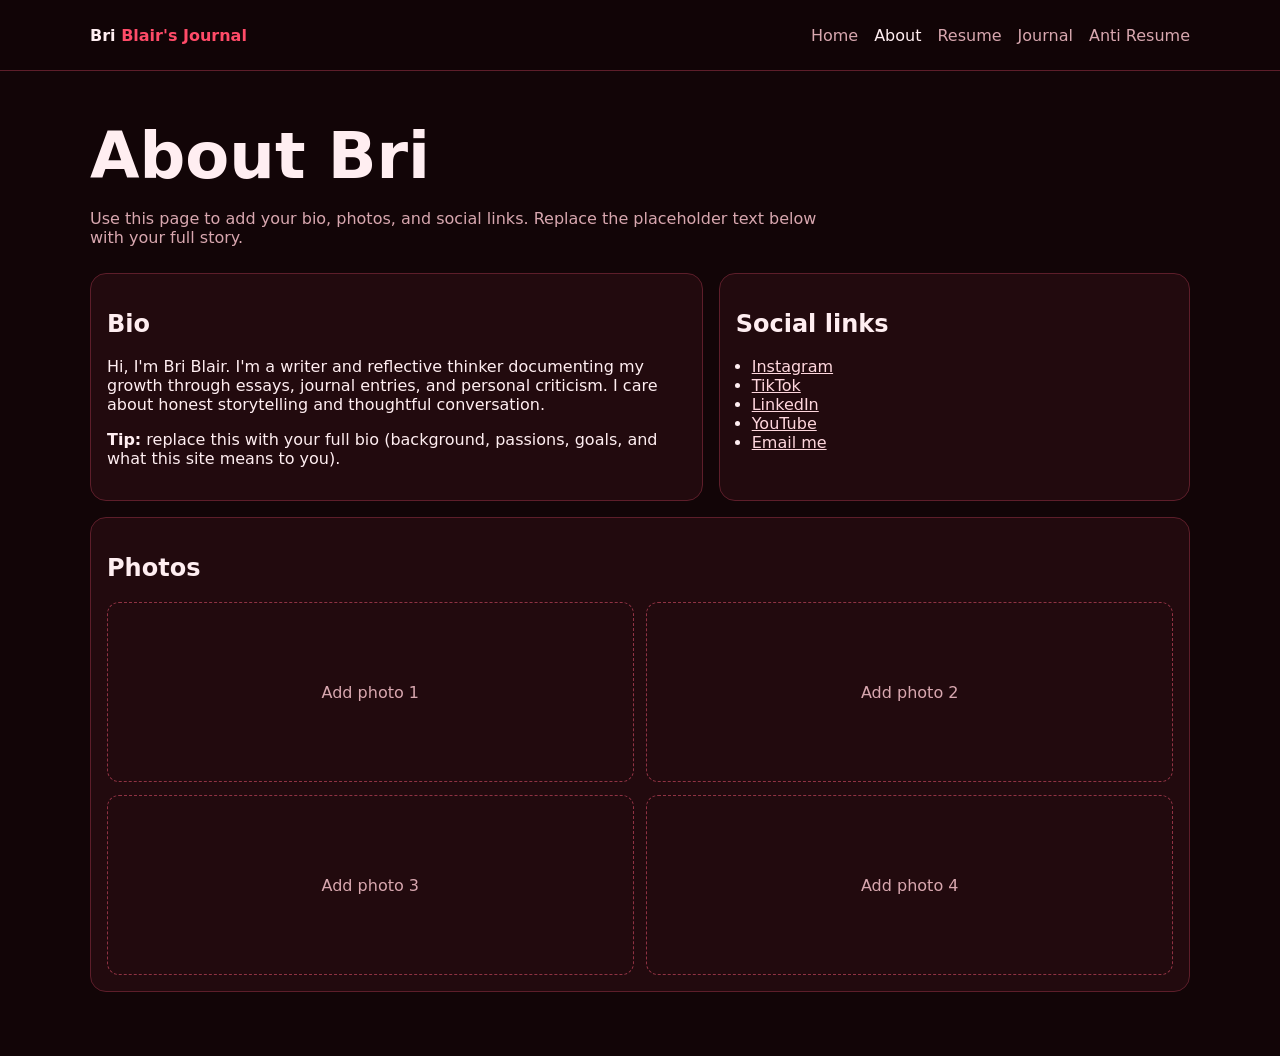
==== about.html @ 563e1abe "Create about.html" ====
<!DOCTYPE html>
<html lang="en">
  <head>
    <meta charset="UTF-8" />
    <meta name="viewport" content="width=device-width, initial-scale=1.0" />
    <title>Bri Blair's Journal | About</title>
    <style>
      :root { --bg:#120507; --card:#220a0e; --line:#5d1e2a; --text:#ffeef1; --muted:#d8a7af; --accent:#ff4b68; }
      * { box-sizing:border-box; }
      body { margin:0; font-family:Inter,system-ui,sans-serif; color:var(--text); background:var(--bg); }
      .container { width:min(1100px,92vw); margin:0 auto; }
      .nav-wrap { position:sticky; top:0; background:rgba(18,5,7,.93); border-bottom:1px solid var(--line); }
      nav { min-height:70px; display:flex; align-items:center; justify-content:space-between; gap:1rem; }
      .brand { color:var(--text); text-decoration:none; font-weight:800; }
      .brand span { color:var(--accent); }
      .menu { display:flex; gap:1rem; flex-wrap:wrap; }
      .menu a { color:var(--muted); text-decoration:none; }
      .menu a.active,.menu a:hover { color:var(--text); }
      main { padding:3rem 0 4rem; }
      h1 { font-size:clamp(2rem,6vw,4rem); margin:0 0 .8rem; }
      .lead { color:var(--muted); max-width:72ch; }
      .layout { display:grid; grid-template-columns:1.3fr 1fr; gap:1rem; margin-top:1.6rem; }
      .card { background:var(--card); border:1px solid var(--line); border-radius:16px; padding:1rem; }
      .photos { display:grid; grid-template-columns:1fr 1fr; gap:.8rem; }
      .photo { min-height:180px; border-radius:12px; border:1px dashed #8f3243; display:grid; place-items:center; color:var(--muted); }
      .socials { margin:0; padding-left:1rem; }
      .socials a { color:#ffd7de; }
      @media (max-width:860px){ .layout { grid-template-columns:1fr; } }
    </style>
  </head>
  <body>
    <div class="nav-wrap"><nav class="container"><a class="brand" href="index.html">Bri <span>Blair's Journal</span></a><div class="menu"><a href="index.html">Home</a><a class="active" href="about.html">About</a><a href="resume.html">Resume</a><a href="journal.html">Journal</a><a href="anti-resume.html">Anti Resume</a></div></nav></div>
    <main class="container">
      <h1>About Bri</h1>
      <p class="lead">Use this page to add your bio, photos, and social links. Replace the placeholder text below with your full story.</p>
      <div class="layout">
        <section class="card">
          <h2>Bio</h2>
          <p>
            Hi, I'm Bri Blair. I'm a writer and reflective thinker documenting my growth through essays,
            journal entries, and personal criticism. I care about honest storytelling and thoughtful conversation.
          </p>
          <p>
            <strong>Tip:</strong> replace this with your full bio (background, passions, goals, and what this site means to you).
          </p>
        </section>
        <aside class="card">
          <h2>Social links</h2>
          <ul class="socials">
            <li><a href="#">Instagram</a></li>
            <li><a href="#">TikTok</a></li>
            <li><a href="#">LinkedIn</a></li>
            <li><a href="#">YouTube</a></li>
            <li><a href="#">Email me</a></li>
          </ul>
        </aside>
      </div>

      <section class="card" style="margin-top:1rem">
        <h2>Photos</h2>
        <div class="photos">
          <div class="photo">Add photo 1</div>
          <div class="photo">Add photo 2</div>
          <div class="photo">Add photo 3</div>
          <div class="photo">Add photo 4</div>
        </div>
      </section>
    </main>
  </body>
</html>
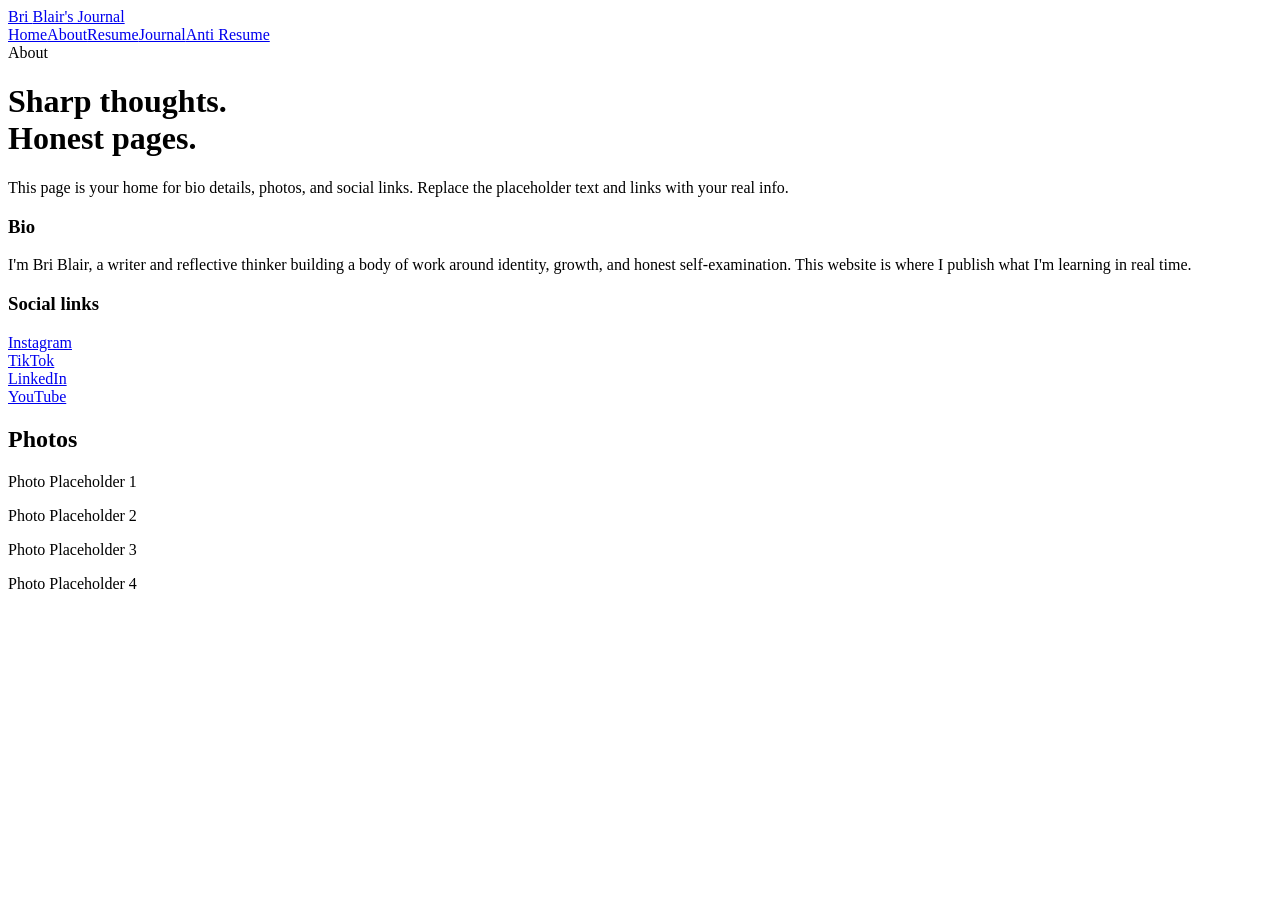
==== commit e9d6aa3f: "Update about.html" ====
--- a/about.html
+++ b/about.html
@@ -4,65 +4,39 @@
     <meta charset="UTF-8" />
     <meta name="viewport" content="width=device-width, initial-scale=1.0" />
     <title>Bri Blair's Journal | About</title>
-    <style>
-      :root { --bg:#120507; --card:#220a0e; --line:#5d1e2a; --text:#ffeef1; --muted:#d8a7af; --accent:#ff4b68; }
-      * { box-sizing:border-box; }
-      body { margin:0; font-family:Inter,system-ui,sans-serif; color:var(--text); background:var(--bg); }
-      .container { width:min(1100px,92vw); margin:0 auto; }
-      .nav-wrap { position:sticky; top:0; background:rgba(18,5,7,.93); border-bottom:1px solid var(--line); }
-      nav { min-height:70px; display:flex; align-items:center; justify-content:space-between; gap:1rem; }
-      .brand { color:var(--text); text-decoration:none; font-weight:800; }
-      .brand span { color:var(--accent); }
-      .menu { display:flex; gap:1rem; flex-wrap:wrap; }
-      .menu a { color:var(--muted); text-decoration:none; }
-      .menu a.active,.menu a:hover { color:var(--text); }
-      main { padding:3rem 0 4rem; }
-      h1 { font-size:clamp(2rem,6vw,4rem); margin:0 0 .8rem; }
-      .lead { color:var(--muted); max-width:72ch; }
-      .layout { display:grid; grid-template-columns:1.3fr 1fr; gap:1rem; margin-top:1.6rem; }
-      .card { background:var(--card); border:1px solid var(--line); border-radius:16px; padding:1rem; }
-      .photos { display:grid; grid-template-columns:1fr 1fr; gap:.8rem; }
-      .photo { min-height:180px; border-radius:12px; border:1px dashed #8f3243; display:grid; place-items:center; color:var(--muted); }
-      .socials { margin:0; padding-left:1rem; }
-      .socials a { color:#ffd7de; }
-      @media (max-width:860px){ .layout { grid-template-columns:1fr; } }
-    </style>
+    <link rel="stylesheet" href="styles.css" />
   </head>
   <body>
     <div class="nav-wrap"><nav class="container"><a class="brand" href="index.html">Bri <span>Blair's Journal</span></a><div class="menu"><a href="index.html">Home</a><a class="active" href="about.html">About</a><a href="resume.html">Resume</a><a href="journal.html">Journal</a><a href="anti-resume.html">Anti Resume</a></div></nav></div>
+
     <main class="container">
-      <h1>About Bri</h1>
-      <p class="lead">Use this page to add your bio, photos, and social links. Replace the placeholder text below with your full story.</p>
-      <div class="layout">
-        <section class="card">
-          <h2>Bio</h2>
-          <p>
-            Hi, I'm Bri Blair. I'm a writer and reflective thinker documenting my growth through essays,
-            journal entries, and personal criticism. I care about honest storytelling and thoughtful conversation.
-          </p>
-          <p>
-            <strong>Tip:</strong> replace this with your full bio (background, passions, goals, and what this site means to you).
-          </p>
-        </section>
-        <aside class="card">
-          <h2>Social links</h2>
-          <ul class="socials">
-            <li><a href="#">Instagram</a></li>
-            <li><a href="#">TikTok</a></li>
-            <li><a href="#">LinkedIn</a></li>
-            <li><a href="#">YouTube</a></li>
-            <li><a href="#">Email me</a></li>
-          </ul>
-        </aside>
-      </div>
+      <div class="eyebrow">About</div>
+      <h1>Sharp thoughts.<br />Honest pages.</h1>
+      <p class="lead">This page is your home for bio details, photos, and social links. Replace the placeholder text and links with your real info.</p>
 
-      <section class="card" style="margin-top:1rem">
+      <section>
+        <div class="grid-2">
+          <article class="card">
+            <h3>Bio</h3>
+            <p>
+              I'm Bri Blair, a writer and reflective thinker building a body of work around identity,
+              growth, and honest self-examination. This website is where I publish what I'm learning in real time.
+            </p>
+          </article>
+          <aside class="card">
+            <h3>Social links</h3>
+            <p><a href="#">Instagram</a><br /><a href="#">TikTok</a><br /><a href="#">LinkedIn</a><br /><a href="#">YouTube</a></p>
+          </aside>
+        </div>
+      </section>
+
+      <section>
         <h2>Photos</h2>
-        <div class="photos">
-          <div class="photo">Add photo 1</div>
-          <div class="photo">Add photo 2</div>
-          <div class="photo">Add photo 3</div>
-          <div class="photo">Add photo 4</div>
+        <div class="grid-2">
+          <div class="card"><p>Photo Placeholder 1</p></div>
+          <div class="card"><p>Photo Placeholder 2</p></div>
+          <div class="card"><p>Photo Placeholder 3</p></div>
+          <div class="card"><p>Photo Placeholder 4</p></div>
         </div>
       </section>
     </main>
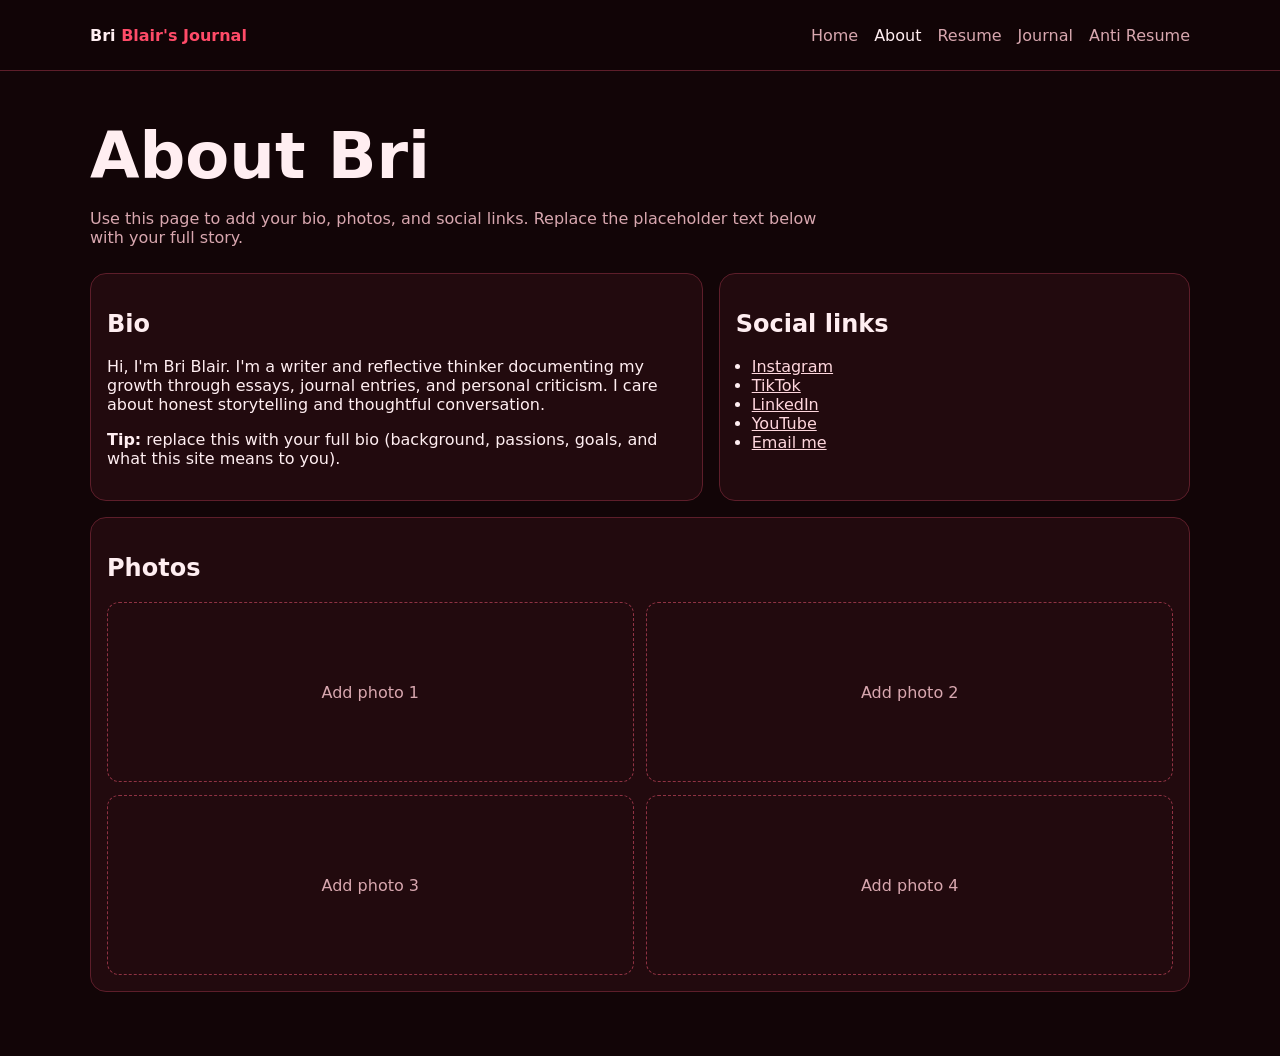
==== commit 848b522d: "Create multi-page site with About Resume Journal Anti Resume nav" ====
--- a/about.html
+++ b/about.html
@@ -4,39 +4,65 @@
     <meta charset="UTF-8" />
     <meta name="viewport" content="width=device-width, initial-scale=1.0" />
     <title>Bri Blair's Journal | About</title>
-    <link rel="stylesheet" href="styles.css" />
+    <style>
+      :root { --bg:#120507; --card:#220a0e; --line:#5d1e2a; --text:#ffeef1; --muted:#d8a7af; --accent:#ff4b68; }
+      * { box-sizing:border-box; }
+      body { margin:0; font-family:Inter,system-ui,sans-serif; color:var(--text); background:var(--bg); }
+      .container { width:min(1100px,92vw); margin:0 auto; }
+      .nav-wrap { position:sticky; top:0; background:rgba(18,5,7,.93); border-bottom:1px solid var(--line); }
+      nav { min-height:70px; display:flex; align-items:center; justify-content:space-between; gap:1rem; }
+      .brand { color:var(--text); text-decoration:none; font-weight:800; }
+      .brand span { color:var(--accent); }
+      .menu { display:flex; gap:1rem; flex-wrap:wrap; }
+      .menu a { color:var(--muted); text-decoration:none; }
+      .menu a.active,.menu a:hover { color:var(--text); }
+      main { padding:3rem 0 4rem; }
+      h1 { font-size:clamp(2rem,6vw,4rem); margin:0 0 .8rem; }
+      .lead { color:var(--muted); max-width:72ch; }
+      .layout { display:grid; grid-template-columns:1.3fr 1fr; gap:1rem; margin-top:1.6rem; }
+      .card { background:var(--card); border:1px solid var(--line); border-radius:16px; padding:1rem; }
+      .photos { display:grid; grid-template-columns:1fr 1fr; gap:.8rem; }
+      .photo { min-height:180px; border-radius:12px; border:1px dashed #8f3243; display:grid; place-items:center; color:var(--muted); }
+      .socials { margin:0; padding-left:1rem; }
+      .socials a { color:#ffd7de; }
+      @media (max-width:860px){ .layout { grid-template-columns:1fr; } }
+    </style>
   </head>
   <body>
     <div class="nav-wrap"><nav class="container"><a class="brand" href="index.html">Bri <span>Blair's Journal</span></a><div class="menu"><a href="index.html">Home</a><a class="active" href="about.html">About</a><a href="resume.html">Resume</a><a href="journal.html">Journal</a><a href="anti-resume.html">Anti Resume</a></div></nav></div>
+    <main class="container">
+      <h1>About Bri</h1>
+      <p class="lead">Use this page to add your bio, photos, and social links. Replace the placeholder text below with your full story.</p>
+      <div class="layout">
+        <section class="card">
+          <h2>Bio</h2>
+          <p>
+            Hi, I'm Bri Blair. I'm a writer and reflective thinker documenting my growth through essays,
+            journal entries, and personal criticism. I care about honest storytelling and thoughtful conversation.
+          </p>
+          <p>
+            <strong>Tip:</strong> replace this with your full bio (background, passions, goals, and what this site means to you).
+          </p>
+        </section>
+        <aside class="card">
+          <h2>Social links</h2>
+          <ul class="socials">
+            <li><a href="#">Instagram</a></li>
+            <li><a href="#">TikTok</a></li>
+            <li><a href="#">LinkedIn</a></li>
+            <li><a href="#">YouTube</a></li>
+            <li><a href="#">Email me</a></li>
+          </ul>
+        </aside>
+      </div>
 
-    <main class="container">
-      <div class="eyebrow">About</div>
-      <h1>Sharp thoughts.<br />Honest pages.</h1>
-      <p class="lead">This page is your home for bio details, photos, and social links. Replace the placeholder text and links with your real info.</p>
-
-      <section>
-        <div class="grid-2">
-          <article class="card">
-            <h3>Bio</h3>
-            <p>
-              I'm Bri Blair, a writer and reflective thinker building a body of work around identity,
-              growth, and honest self-examination. This website is where I publish what I'm learning in real time.
-            </p>
-          </article>
-          <aside class="card">
-            <h3>Social links</h3>
-            <p><a href="#">Instagram</a><br /><a href="#">TikTok</a><br /><a href="#">LinkedIn</a><br /><a href="#">YouTube</a></p>
-          </aside>
-        </div>
-      </section>
-
-      <section>
+      <section class="card" style="margin-top:1rem">
         <h2>Photos</h2>
-        <div class="grid-2">
-          <div class="card"><p>Photo Placeholder 1</p></div>
-          <div class="card"><p>Photo Placeholder 2</p></div>
-          <div class="card"><p>Photo Placeholder 3</p></div>
-          <div class="card"><p>Photo Placeholder 4</p></div>
+        <div class="photos">
+          <div class="photo">Add photo 1</div>
+          <div class="photo">Add photo 2</div>
+          <div class="photo">Add photo 3</div>
+          <div class="photo">Add photo 4</div>
         </div>
       </section>
     </main>
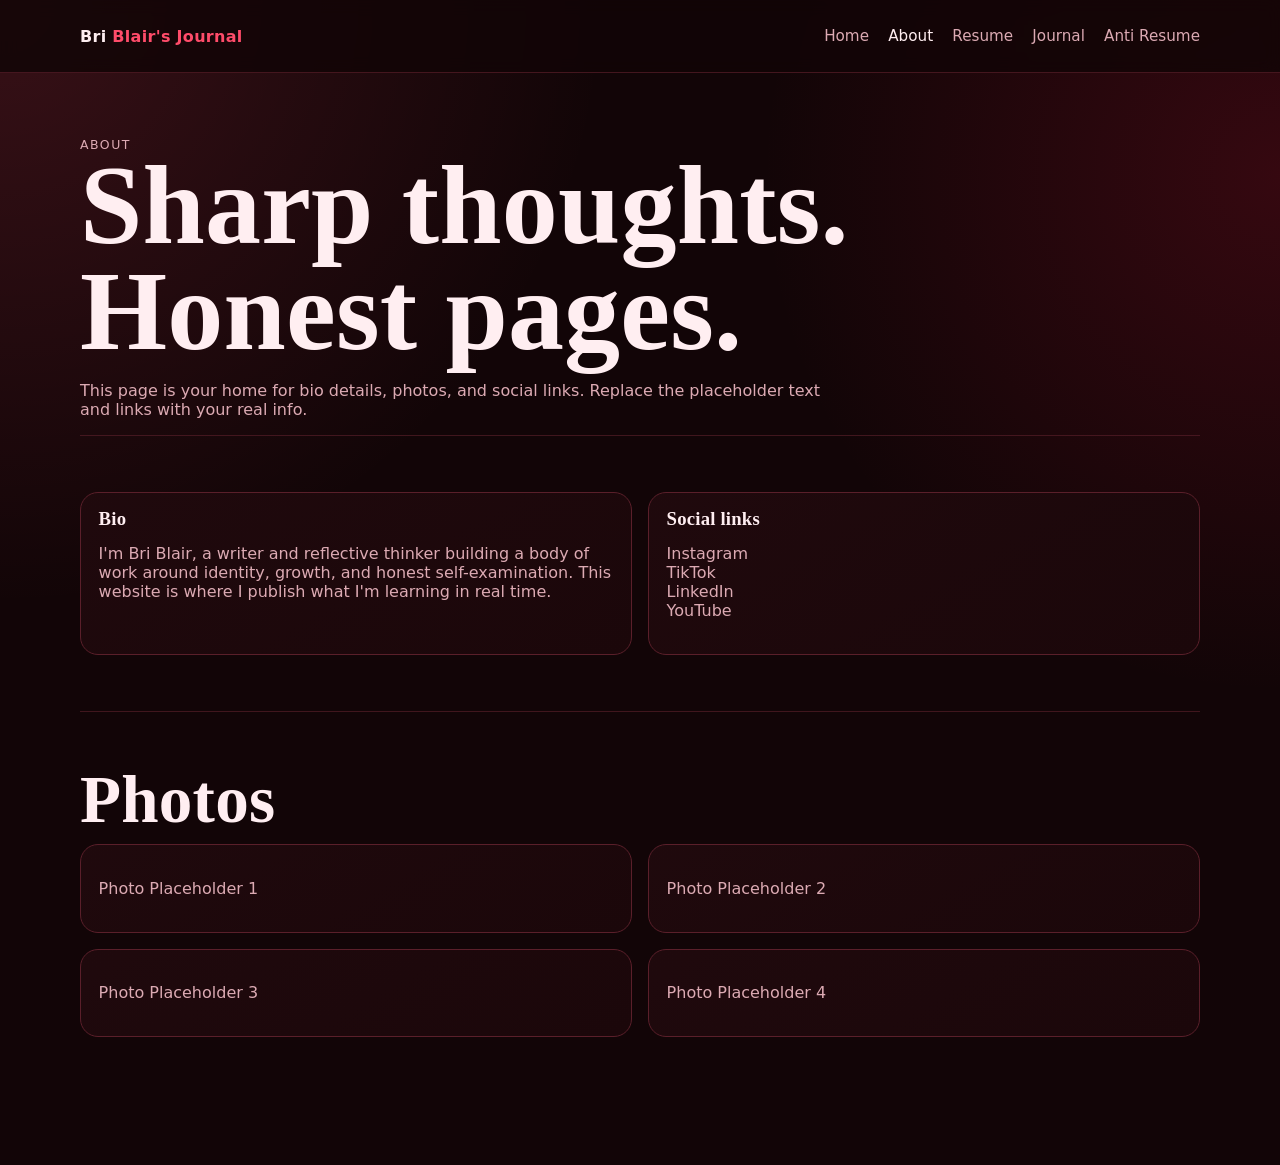
==== commit d71bf8c8: "Restyle multi-page site to editorial red aesthetic" ====
--- a/about.html
+++ b/about.html
@@ -4,65 +4,39 @@
     <meta charset="UTF-8" />
     <meta name="viewport" content="width=device-width, initial-scale=1.0" />
     <title>Bri Blair's Journal | About</title>
-    <style>
-      :root { --bg:#120507; --card:#220a0e; --line:#5d1e2a; --text:#ffeef1; --muted:#d8a7af; --accent:#ff4b68; }
-      * { box-sizing:border-box; }
-      body { margin:0; font-family:Inter,system-ui,sans-serif; color:var(--text); background:var(--bg); }
-      .container { width:min(1100px,92vw); margin:0 auto; }
-      .nav-wrap { position:sticky; top:0; background:rgba(18,5,7,.93); border-bottom:1px solid var(--line); }
-      nav { min-height:70px; display:flex; align-items:center; justify-content:space-between; gap:1rem; }
-      .brand { color:var(--text); text-decoration:none; font-weight:800; }
-      .brand span { color:var(--accent); }
-      .menu { display:flex; gap:1rem; flex-wrap:wrap; }
-      .menu a { color:var(--muted); text-decoration:none; }
-      .menu a.active,.menu a:hover { color:var(--text); }
-      main { padding:3rem 0 4rem; }
-      h1 { font-size:clamp(2rem,6vw,4rem); margin:0 0 .8rem; }
-      .lead { color:var(--muted); max-width:72ch; }
-      .layout { display:grid; grid-template-columns:1.3fr 1fr; gap:1rem; margin-top:1.6rem; }
-      .card { background:var(--card); border:1px solid var(--line); border-radius:16px; padding:1rem; }
-      .photos { display:grid; grid-template-columns:1fr 1fr; gap:.8rem; }
-      .photo { min-height:180px; border-radius:12px; border:1px dashed #8f3243; display:grid; place-items:center; color:var(--muted); }
-      .socials { margin:0; padding-left:1rem; }
-      .socials a { color:#ffd7de; }
-      @media (max-width:860px){ .layout { grid-template-columns:1fr; } }
-    </style>
+    <link rel="stylesheet" href="styles.css" />
   </head>
   <body>
     <div class="nav-wrap"><nav class="container"><a class="brand" href="index.html">Bri <span>Blair's Journal</span></a><div class="menu"><a href="index.html">Home</a><a class="active" href="about.html">About</a><a href="resume.html">Resume</a><a href="journal.html">Journal</a><a href="anti-resume.html">Anti Resume</a></div></nav></div>
+
     <main class="container">
-      <h1>About Bri</h1>
-      <p class="lead">Use this page to add your bio, photos, and social links. Replace the placeholder text below with your full story.</p>
-      <div class="layout">
-        <section class="card">
-          <h2>Bio</h2>
-          <p>
-            Hi, I'm Bri Blair. I'm a writer and reflective thinker documenting my growth through essays,
-            journal entries, and personal criticism. I care about honest storytelling and thoughtful conversation.
-          </p>
-          <p>
-            <strong>Tip:</strong> replace this with your full bio (background, passions, goals, and what this site means to you).
-          </p>
-        </section>
-        <aside class="card">
-          <h2>Social links</h2>
-          <ul class="socials">
-            <li><a href="#">Instagram</a></li>
-            <li><a href="#">TikTok</a></li>
-            <li><a href="#">LinkedIn</a></li>
-            <li><a href="#">YouTube</a></li>
-            <li><a href="#">Email me</a></li>
-          </ul>
-        </aside>
-      </div>
+      <div class="eyebrow">About</div>
+      <h1>Sharp thoughts.<br />Honest pages.</h1>
+      <p class="lead">This page is your home for bio details, photos, and social links. Replace the placeholder text and links with your real info.</p>
 
-      <section class="card" style="margin-top:1rem">
+      <section>
+        <div class="grid-2">
+          <article class="card">
+            <h3>Bio</h3>
+            <p>
+              I'm Bri Blair, a writer and reflective thinker building a body of work around identity,
+              growth, and honest self-examination. This website is where I publish what I'm learning in real time.
+            </p>
+          </article>
+          <aside class="card">
+            <h3>Social links</h3>
+            <p><a href="#">Instagram</a><br /><a href="#">TikTok</a><br /><a href="#">LinkedIn</a><br /><a href="#">YouTube</a></p>
+          </aside>
+        </div>
+      </section>
+
+      <section>
         <h2>Photos</h2>
-        <div class="photos">
-          <div class="photo">Add photo 1</div>
-          <div class="photo">Add photo 2</div>
-          <div class="photo">Add photo 3</div>
-          <div class="photo">Add photo 4</div>
+        <div class="grid-2">
+          <div class="card"><p>Photo Placeholder 1</p></div>
+          <div class="card"><p>Photo Placeholder 2</p></div>
+          <div class="card"><p>Photo Placeholder 3</p></div>
+          <div class="card"><p>Photo Placeholder 4</p></div>
         </div>
       </section>
     </main>
--- a/styles.css
+++ b/styles.css
@@ -0,0 +1,70 @@
+@import url('https://fonts.googleapis.com/css2?family=Manrope:wght@400;500;700;800&family=Cormorant+Garamond:wght@500;600;700&display=swap');
+
+:root {
+  --bg: #120507;
+  --bg-soft: #1b070a;
+  --card: #220a0e;
+  --line: #5a1f2a;
+  --ink: #ffeef1;
+  --muted: #dcaab3;
+  --accent: #ff4c6a;
+  --accent-2: #c31534;
+  --max: 1120px;
+}
+
+* { box-sizing: border-box; }
+html { scroll-behavior: smooth; }
+body {
+  margin: 0;
+  font-family: "Manrope", system-ui, -apple-system, Segoe UI, Roboto, sans-serif;
+  color: var(--ink);
+  background:
+    radial-gradient(circle at 0% 0%, rgba(255, 76, 106, 0.16), transparent 35%),
+    radial-gradient(circle at 100% 15%, rgba(195, 21, 52, 0.2), transparent 32%),
+    var(--bg);
+}
+a { color: inherit; text-decoration: none; }
+.container { width: min(var(--max), 92vw); margin: 0 auto; }
+.nav-wrap {
+  position: sticky;
+  top: 0;
+  z-index: 50;
+  background: color-mix(in srgb, var(--bg) 85%, transparent);
+  border-bottom: 1px solid color-mix(in srgb, var(--line) 70%, transparent);
+  backdrop-filter: blur(8px);
+}
+nav { min-height: 72px; display: flex; align-items: center; justify-content: space-between; gap: 1rem; }
+.brand { font-weight: 800; letter-spacing: .3px; }
+.brand span { color: var(--accent); }
+.menu { display: flex; gap: 1.2rem; flex-wrap: wrap; }
+.menu a { color: var(--muted); font-size: .95rem; }
+.menu a.active,.menu a:hover { color: var(--ink); }
+
+main { padding: 4rem 0 4.5rem; }
+.eyebrow { color: var(--muted); letter-spacing: .12em; text-transform: uppercase; font-size: .78rem; }
+h1,h2,h3 { margin: 0; font-family: "Cormorant Garamond", Georgia, serif; line-height: .95; letter-spacing: .2px; }
+h1 { font-size: clamp(3rem, 10vw, 7rem); margin-bottom: .8rem; }
+h2 { font-size: clamp(2rem, 6vw, 4.2rem); margin-bottom: .8rem; }
+.lead, p { color: var(--muted); max-width: 74ch; }
+section { padding: 3.5rem 0; border-top: 1px solid color-mix(in srgb, var(--line) 65%, transparent); }
+.card {
+  background: linear-gradient(150deg, color-mix(in srgb, var(--card) 92%, #000), var(--bg-soft));
+  border: 1px solid var(--line);
+  border-radius: 18px;
+  padding: 1.1rem;
+}
+.grid-2 { display: grid; grid-template-columns: repeat(2, minmax(0,1fr)); gap: 1rem; }
+.btn {
+  display: inline-block;
+  border-radius: 999px;
+  padding: .72rem 1.2rem;
+  font-weight: 700;
+  border: 1px solid var(--line);
+}
+.btn.primary { background: linear-gradient(120deg, var(--accent) 0%, var(--accent-2) 100%); color: #fff; border-color: transparent; }
+.meta { color: var(--muted); font-size: .9rem; }
+footer { padding: 1.5rem 0 2.5rem; color: var(--muted); border-top: 1px solid color-mix(in srgb, var(--line) 70%, transparent); }
+
+@media (max-width: 900px) {
+  .grid-2 { grid-template-columns: 1fr; }
+}
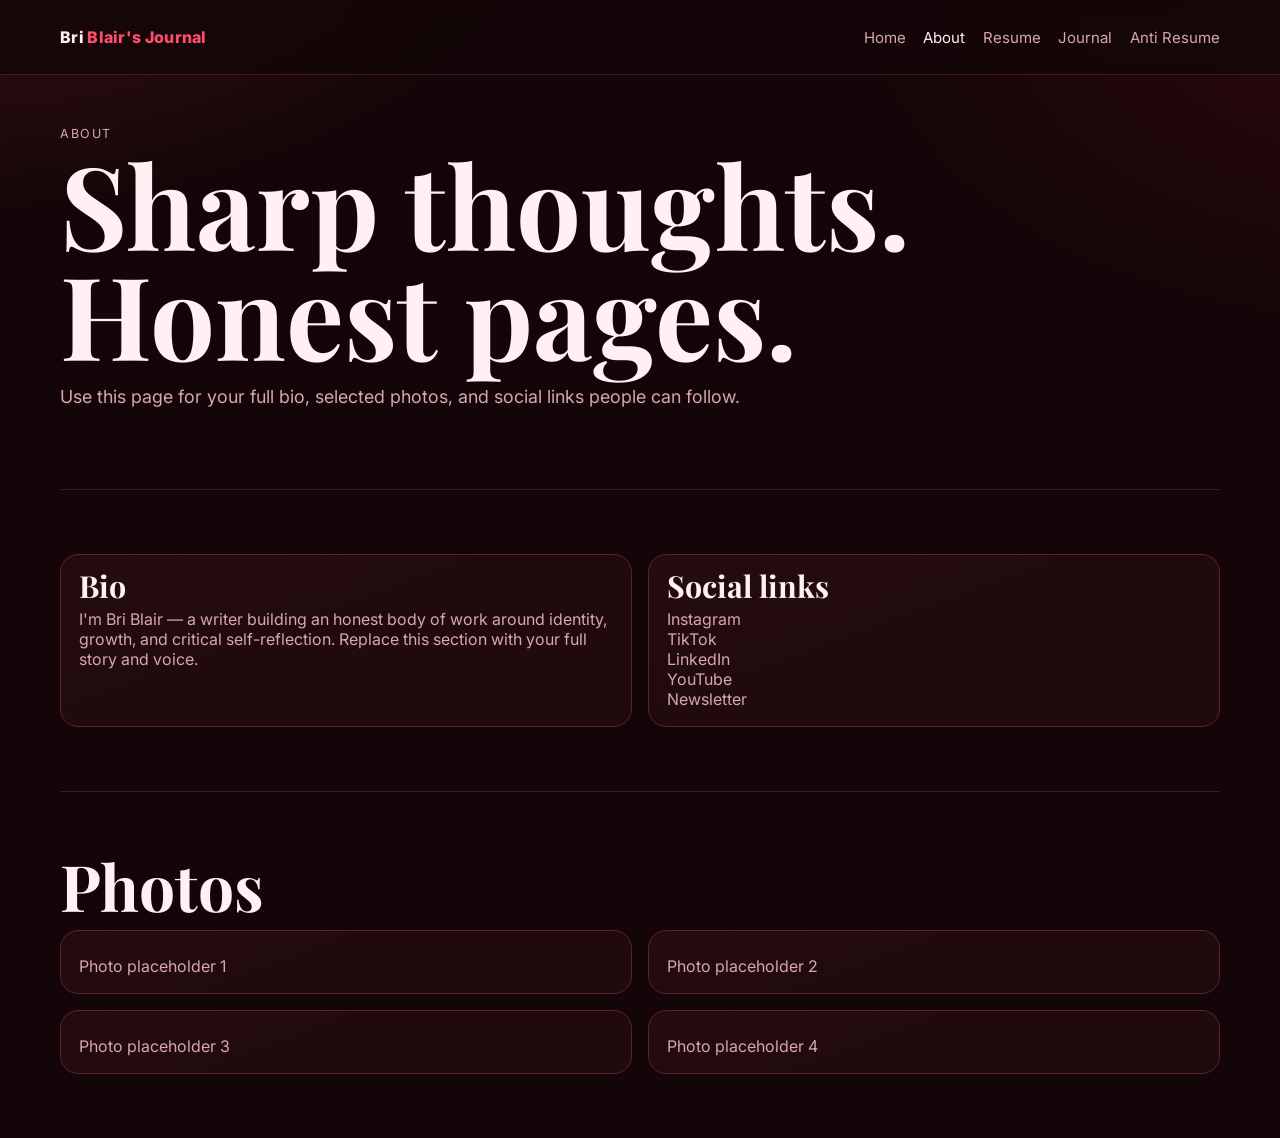
==== commit 0f40150d: "Refine multi-page design to match editorial reference style" ====
--- a/about.html
+++ b/about.html
@@ -1,42 +1,24 @@
 <!DOCTYPE html>
 <html lang="en">
-  <head>
-    <meta charset="UTF-8" />
-    <meta name="viewport" content="width=device-width, initial-scale=1.0" />
-    <title>Bri Blair's Journal | About</title>
-    <link rel="stylesheet" href="styles.css" />
-  </head>
+  <head><meta charset="UTF-8" /><meta name="viewport" content="width=device-width, initial-scale=1.0" /><title>Bri Blair's Journal | About</title><link rel="stylesheet" href="styles.css" /></head>
   <body>
     <div class="nav-wrap"><nav class="container"><a class="brand" href="index.html">Bri <span>Blair's Journal</span></a><div class="menu"><a href="index.html">Home</a><a class="active" href="about.html">About</a><a href="resume.html">Resume</a><a href="journal.html">Journal</a><a href="anti-resume.html">Anti Resume</a></div></nav></div>
-
     <main class="container">
-      <div class="eyebrow">About</div>
-      <h1>Sharp thoughts.<br />Honest pages.</h1>
-      <p class="lead">This page is your home for bio details, photos, and social links. Replace the placeholder text and links with your real info.</p>
-
-      <section>
+      <div class="section" style="border-top:0;padding-top:3.2rem;">
+        <div class="eyebrow">About</div>
+        <h1>Sharp thoughts.<br/>Honest pages.</h1>
+        <p class="lead">Use this page for your full bio, selected photos, and social links people can follow.</p>
+      </div>
+      <section class="section">
         <div class="grid-2">
-          <article class="card">
-            <h3>Bio</h3>
-            <p>
-              I'm Bri Blair, a writer and reflective thinker building a body of work around identity,
-              growth, and honest self-examination. This website is where I publish what I'm learning in real time.
-            </p>
-          </article>
-          <aside class="card">
-            <h3>Social links</h3>
-            <p><a href="#">Instagram</a><br /><a href="#">TikTok</a><br /><a href="#">LinkedIn</a><br /><a href="#">YouTube</a></p>
-          </aside>
+          <article class="card"><h3>Bio</h3><p>I'm Bri Blair — a writer building an honest body of work around identity, growth, and critical self-reflection. Replace this section with your full story and voice.</p></article>
+          <aside class="card"><h3>Social links</h3><p><a href="#">Instagram</a><br/><a href="#">TikTok</a><br/><a href="#">LinkedIn</a><br/><a href="#">YouTube</a><br/><a href="#">Newsletter</a></p></aside>
         </div>
       </section>
-
-      <section>
+      <section class="section">
         <h2>Photos</h2>
         <div class="grid-2">
-          <div class="card"><p>Photo Placeholder 1</p></div>
-          <div class="card"><p>Photo Placeholder 2</p></div>
-          <div class="card"><p>Photo Placeholder 3</p></div>
-          <div class="card"><p>Photo Placeholder 4</p></div>
+          <div class="card"><p>Photo placeholder 1</p></div><div class="card"><p>Photo placeholder 2</p></div><div class="card"><p>Photo placeholder 3</p></div><div class="card"><p>Photo placeholder 4</p></div>
         </div>
       </section>
     </main>
--- a/styles.css
+++ b/styles.css
@@ -1,70 +1,98 @@
-@import url('https://fonts.googleapis.com/css2?family=Manrope:wght@400;500;700;800&family=Cormorant+Garamond:wght@500;600;700&display=swap');
+@import url('https://fonts.googleapis.com/css2?family=Inter:wght@400;500;700;800&family=Playfair+Display:wght@500;700;800&display=swap');
 
 :root {
-  --bg: #120507;
-  --bg-soft: #1b070a;
-  --card: #220a0e;
-  --line: #5a1f2a;
-  --ink: #ffeef1;
-  --muted: #dcaab3;
-  --accent: #ff4c6a;
-  --accent-2: #c31534;
-  --max: 1120px;
+  --bg: #140608;
+  --surface: #1f0a0d;
+  --surface-2: #2a0d12;
+  --line: #5f202d;
+  --text: #fff0f3;
+  --muted: #d6a7af;
+  --accent: #ff4e6d;
+  --accent-2: #b91330;
+  --max: 1160px;
 }
 
 * { box-sizing: border-box; }
 html { scroll-behavior: smooth; }
 body {
   margin: 0;
-  font-family: "Manrope", system-ui, -apple-system, Segoe UI, Roboto, sans-serif;
-  color: var(--ink);
+  font-family: Inter, system-ui, -apple-system, Segoe UI, Roboto, sans-serif;
+  color: var(--text);
   background:
-    radial-gradient(circle at 0% 0%, rgba(255, 76, 106, 0.16), transparent 35%),
-    radial-gradient(circle at 100% 15%, rgba(195, 21, 52, 0.2), transparent 32%),
+    radial-gradient(1200px 700px at -5% -15%, rgba(255, 78, 109, .22), transparent 55%),
+    radial-gradient(1000px 600px at 110% 0%, rgba(185, 19, 48, .16), transparent 55%),
     var(--bg);
 }
 a { color: inherit; text-decoration: none; }
 .container { width: min(var(--max), 92vw); margin: 0 auto; }
+
 .nav-wrap {
   position: sticky;
   top: 0;
-  z-index: 50;
-  background: color-mix(in srgb, var(--bg) 85%, transparent);
+  z-index: 40;
   border-bottom: 1px solid color-mix(in srgb, var(--line) 70%, transparent);
+  background: rgba(20, 6, 8, .84);
   backdrop-filter: blur(8px);
 }
-nav { min-height: 72px; display: flex; align-items: center; justify-content: space-between; gap: 1rem; }
+nav {
+  min-height: 74px;
+  display: flex;
+  align-items: center;
+  justify-content: space-between;
+  gap: 1rem;
+}
 .brand { font-weight: 800; letter-spacing: .3px; }
 .brand span { color: var(--accent); }
-.menu { display: flex; gap: 1.2rem; flex-wrap: wrap; }
-.menu a { color: var(--muted); font-size: .95rem; }
-.menu a.active,.menu a:hover { color: var(--ink); }
+.menu { display: flex; gap: 1.1rem; flex-wrap: wrap; }
+.menu a { color: var(--muted); font-size: .94rem; }
+.menu a.active,
+.menu a:hover { color: var(--text); }
 
-main { padding: 4rem 0 4.5rem; }
-.eyebrow { color: var(--muted); letter-spacing: .12em; text-transform: uppercase; font-size: .78rem; }
-h1,h2,h3 { margin: 0; font-family: "Cormorant Garamond", Georgia, serif; line-height: .95; letter-spacing: .2px; }
-h1 { font-size: clamp(3rem, 10vw, 7rem); margin-bottom: .8rem; }
-h2 { font-size: clamp(2rem, 6vw, 4.2rem); margin-bottom: .8rem; }
-.lead, p { color: var(--muted); max-width: 74ch; }
-section { padding: 3.5rem 0; border-top: 1px solid color-mix(in srgb, var(--line) 65%, transparent); }
+.hero {
+  min-height: calc(100vh - 74px);
+  display: grid;
+  grid-template-columns: 1.2fr .8fr;
+  gap: 1.2rem;
+  align-content: center;
+  padding: 4.5rem 0 3.2rem;
+}
+.eyebrow { color: var(--muted); text-transform: uppercase; letter-spacing: .13em; font-size: .78rem; }
+h1, h2, h3 { margin: 0; font-family: "Playfair Display", Georgia, serif; line-height: .95; }
+h1 { font-size: clamp(2.9rem, 9.5vw, 7.2rem); margin: .5rem 0 .8rem; }
+h2 { font-size: clamp(1.9rem, 5.5vw, 4rem); margin-bottom: .8rem; }
+h3 { font-size: clamp(1.2rem, 3vw, 1.9rem); margin-bottom: .45rem; }
+.lead { color: var(--muted); font-size: clamp(1rem, 1.4vw, 1.12rem); max-width: 64ch; }
+
 .card {
-  background: linear-gradient(150deg, color-mix(in srgb, var(--card) 92%, #000), var(--bg-soft));
+  background: linear-gradient(160deg, color-mix(in srgb, var(--surface-2) 85%, #000), var(--surface));
   border: 1px solid var(--line);
   border-radius: 18px;
   padding: 1.1rem;
 }
-.grid-2 { display: grid; grid-template-columns: repeat(2, minmax(0,1fr)); gap: 1rem; }
+.card p { color: var(--muted); margin: .45rem 0 0; }
+
+.hero-panel { display: grid; align-content: end; }
+.hero-panel .card { padding: 1.15rem; }
+
+.cta-row { display: flex; gap: .7rem; flex-wrap: wrap; margin-top: 1.1rem; }
 .btn {
-  display: inline-block;
+  display: inline-flex;
+  align-items: center;
+  justify-content: center;
   border-radius: 999px;
   padding: .72rem 1.2rem;
   font-weight: 700;
   border: 1px solid var(--line);
 }
-.btn.primary { background: linear-gradient(120deg, var(--accent) 0%, var(--accent-2) 100%); color: #fff; border-color: transparent; }
-.meta { color: var(--muted); font-size: .9rem; }
-footer { padding: 1.5rem 0 2.5rem; color: var(--muted); border-top: 1px solid color-mix(in srgb, var(--line) 70%, transparent); }
+.btn.primary { background: linear-gradient(120deg, var(--accent) 0%, var(--accent-2) 100%); border-color: transparent; color: #fff; }
 
-@media (max-width: 900px) {
+.section { padding: 4rem 0; border-top: 1px solid color-mix(in srgb, var(--line) 70%, transparent); }
+.grid-2 { display: grid; grid-template-columns: repeat(2, minmax(0,1fr)); gap: 1rem; }
+.stack { display: grid; gap: .9rem; }
+.meta { color: var(--muted); font-size: .88rem; }
+footer { border-top: 1px solid color-mix(in srgb, var(--line) 70%, transparent); color: var(--muted); padding: 1.4rem 0 2.4rem; }
+
+@media (max-width: 920px) {
+  .hero { grid-template-columns: 1fr; min-height: auto; }
   .grid-2 { grid-template-columns: 1fr; }
 }
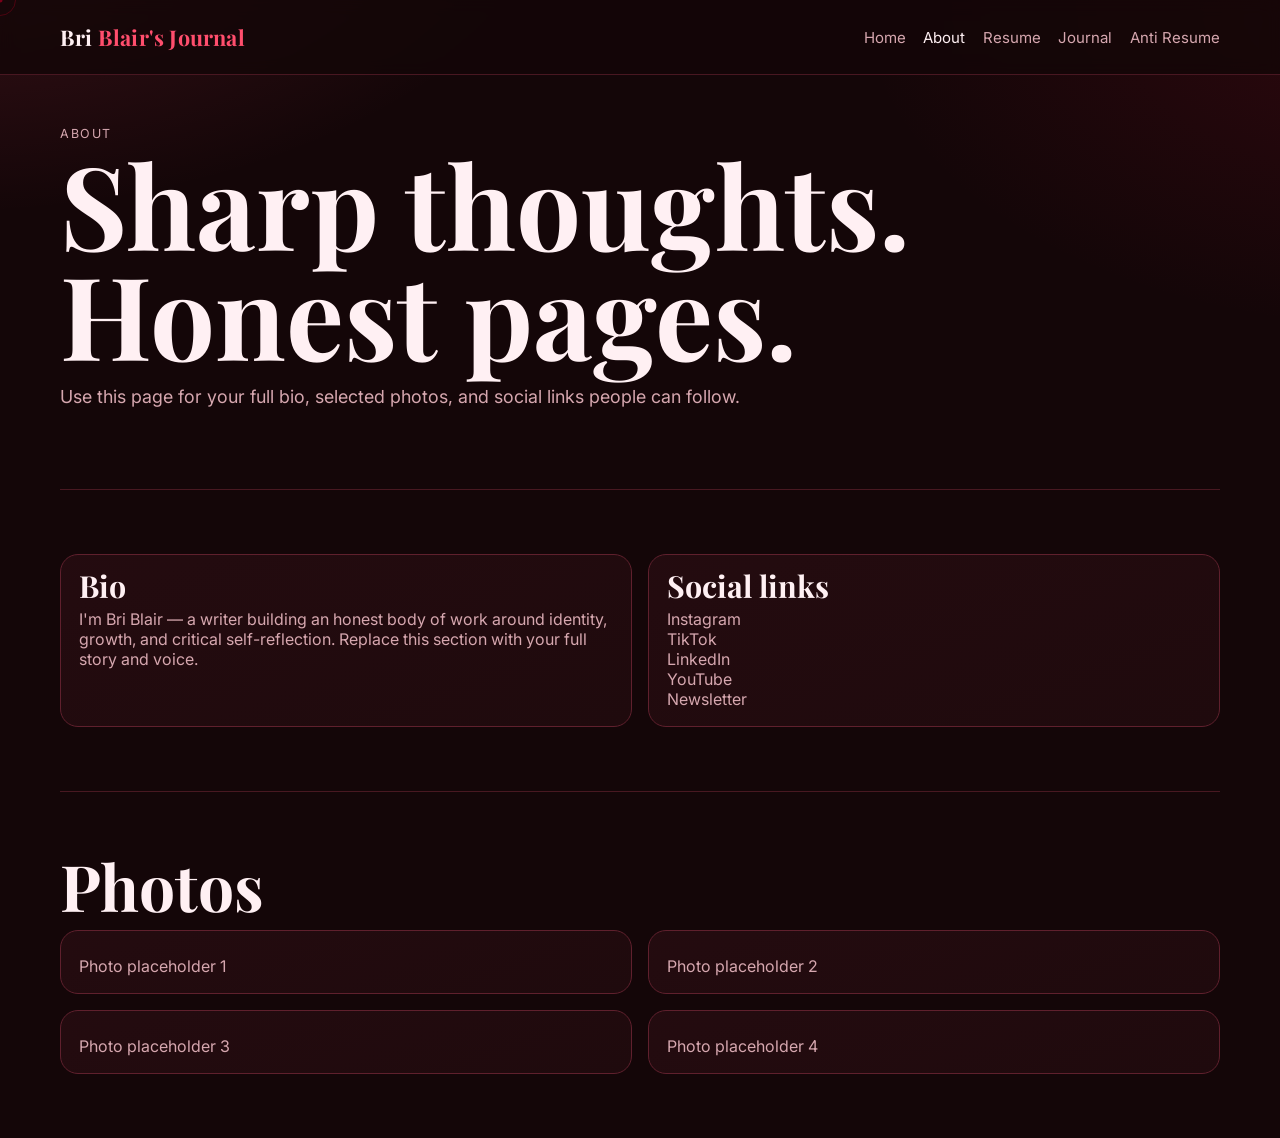
==== commit 10eb1e43: "Update about.html" ====
--- a/about.html
+++ b/about.html
@@ -2,6 +2,8 @@
 <html lang="en">
   <head><meta charset="UTF-8" /><meta name="viewport" content="width=device-width, initial-scale=1.0" /><title>Bri Blair's Journal | About</title><link rel="stylesheet" href="styles.css" /></head>
   <body>
+    <div id="cursor-dot"></div>
+<div id="cursor-ring"></div>
     <div class="nav-wrap"><nav class="container"><a class="brand" href="index.html">Bri <span>Blair's Journal</span></a><div class="menu"><a href="index.html">Home</a><a class="active" href="about.html">About</a><a href="resume.html">Resume</a><a href="journal.html">Journal</a><a href="anti-resume.html">Anti Resume</a></div></nav></div>
     <main class="container">
       <div class="section" style="border-top:0;padding-top:3.2rem;">
@@ -22,5 +24,7 @@
         </div>
       </section>
     </main>
+    <script src="cursor.js"></script>
+
   </body>
 </html>
--- a/styles.css
+++ b/styles.css
@@ -41,7 +41,12 @@
   justify-content: space-between;
   gap: 1rem;
 }
-.brand { font-weight: 800; letter-spacing: .3px; }
+.brand {
+  font-family: "Playfair Display", Georgia, serif;
+  font-weight: 700;
+  letter-spacing: .2px;
+  font-size: 1.35rem;   /* temporary to prove it changed */
+}
 .brand span { color: var(--accent); }
 .menu { display: flex; gap: 1.1rem; flex-wrap: wrap; }
 .menu a { color: var(--muted); font-size: .94rem; }
@@ -52,7 +57,7 @@
   min-height: calc(100vh - 74px);
   display: grid;
   grid-template-columns: 1.2fr .8fr;
-  gap: 1.2rem;
+  gap: 2rem;
   align-content: center;
   padding: 4.5rem 0 3.2rem;
 }
@@ -71,7 +76,10 @@
 }
 .card p { color: var(--muted); margin: .45rem 0 0; }
 
-.hero-panel { display: grid; align-content: end; }
+.hero-panel {
+  display: grid;
+  align-content: center;
+}
 .hero-panel .card { padding: 1.15rem; }
 
 .cta-row { display: flex; gap: .7rem; flex-wrap: wrap; margin-top: 1.1rem; }
@@ -96,3 +104,81 @@
   .hero { grid-template-columns: 1fr; min-height: auto; }
   .grid-2 { grid-template-columns: 1fr; }
 }
+.hero-portrait {
+  width: clamp(110px, 20vw, 170px);
+  aspect-ratio: 1 / 1;
+  object-fit: cover;
+  object-position: center 22% !important;
+  border-radius: 999px;
+  border: 2px solid color-mix(in srgb, var(--accent) 65%, #fff 15%);
+  box-shadow: 0 15px 35px rgba(0, 0, 0, 0.35);
+  margin-bottom: 1rem;
+}
+
+main p,
+main li,
+main small,
+.card p,
+.card a,
+.lead {
+  color: var(--muted);
+}
+
+@media (pointer: fine) {
+  body {
+    cursor: none;
+  }
+
+  a,
+  button,
+  .btn,
+  .card {
+    cursor: none;
+  }
+
+  #cursor-dot {
+    position: fixed;
+    width: 5px;
+    height: 5px;
+    background: #7a0019;
+    border-radius: 50%;
+    pointer-events: none;
+    z-index: 9999;
+    transform: translate(-50%, -50%);
+    transition: opacity 0.2s;
+  }
+
+  #cursor-ring {
+    position: fixed;
+    width: 32px;
+    height: 32px;
+    border: 1px solid rgba(122, 0, 25, 0.55);
+    border-radius: 50%;
+    pointer-events: none;
+    z-index: 9998;
+    transform: translate(-50%, -50%);
+    transition:
+      width 0.3s cubic-bezier(0.16, 1, 0.3, 1),
+      height 0.3s cubic-bezier(0.16, 1, 0.3, 1),
+      border-color 0.3s,
+      opacity 0.2s;
+  }
+
+  body.hovering #cursor-ring {
+    width: 48px;
+    height: 48px;
+    border-color: rgba(122, 0, 25, 0.85);
+  }
+}
+
+@media (max-width: 768px) {
+  body {
+    cursor: auto;
+  }
+
+  #cursor-dot,
+  #cursor-ring {
+    display: none;
+  }
+}
+
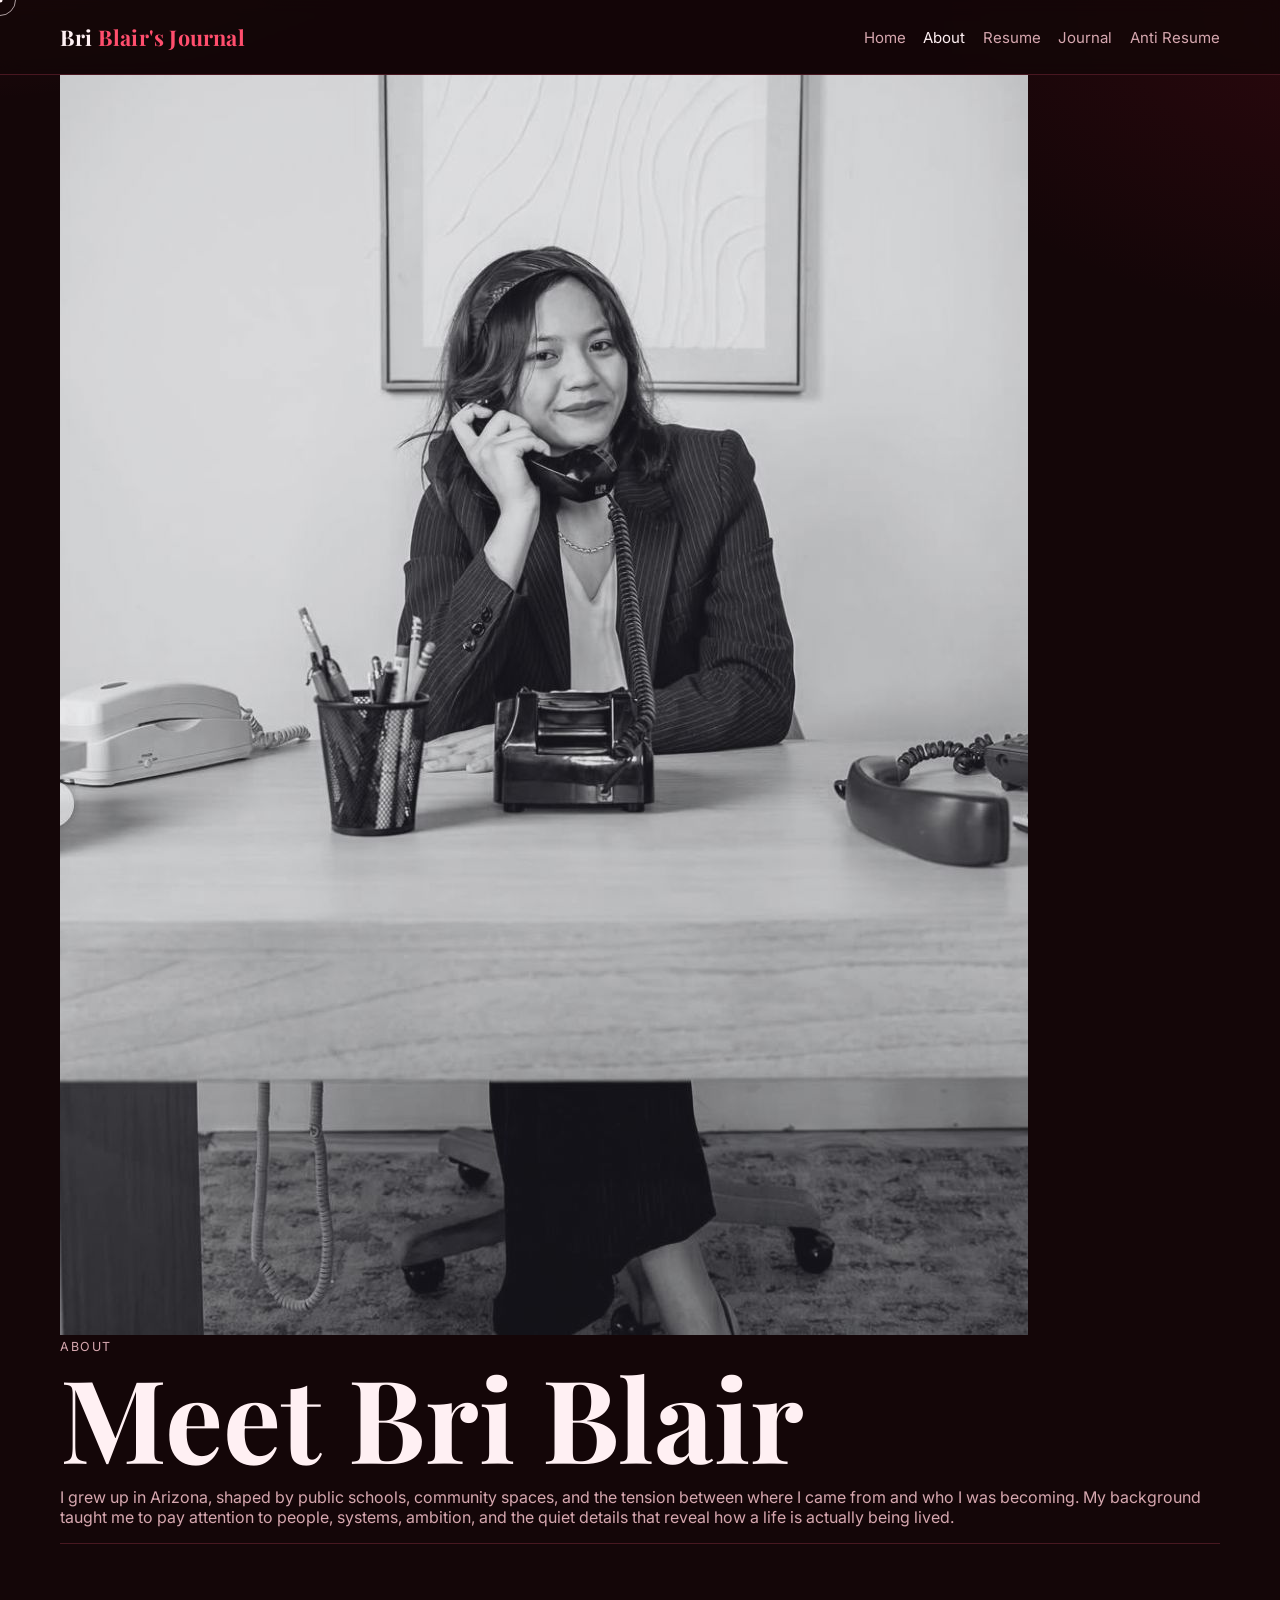
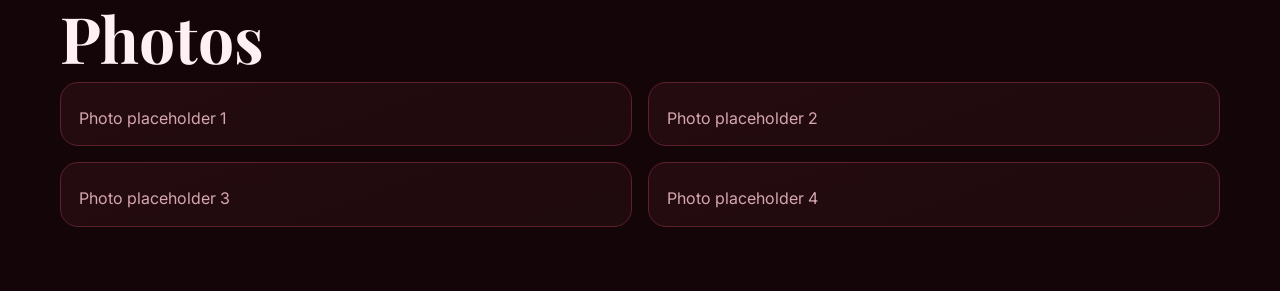
==== commit 9f0436a6: "Update about.html" ====
--- a/about.html
+++ b/about.html
@@ -5,26 +5,34 @@
     <div id="cursor-dot"></div>
 <div id="cursor-ring"></div>
     <div class="nav-wrap"><nav class="container"><a class="brand" href="index.html">Bri <span>Blair's Journal</span></a><div class="menu"><a href="index.html">Home</a><a class="active" href="about.html">About</a><a href="resume.html">Resume</a><a href="journal.html">Journal</a><a href="anti-resume.html">Anti Resume</a></div></nav></div>
-    <main class="container">
-      <div class="section" style="border-top:0;padding-top:3.2rem;">
-        <div class="eyebrow">About</div>
-        <h1>Sharp thoughts.<br/>Honest pages.</h1>
-        <p class="lead">Use this page for your full bio, selected photos, and social links people can follow.</p>
+    <main class="container about-page">
+  <section class="about-hero">
+    <div class="about-hero-photo">
+      <img src="images/about-hero.jpg" alt="Portrait of Bri Blair at a desk" />
+    </div>
+
+    <div class="about-hero-copy">
+      <div class="eyebrow">About</div>
+      <h1>Meet Bri Blair</h1>
+
+      <div class="about-bio-box">
+        <p>
+          I grew up in Arizona, shaped by public schools, community spaces, and the tension between where I came from and who I was becoming. My background taught me to pay attention to people, systems, ambition, and the quiet details that reveal how a life is actually being lived.
+        </p>
       </div>
-      <section class="section">
-        <div class="grid-2">
-          <article class="card"><h3>Bio</h3><p>I'm Bri Blair — a writer building an honest body of work around identity, growth, and critical self-reflection. Replace this section with your full story and voice.</p></article>
-          <aside class="card"><h3>Social links</h3><p><a href="#">Instagram</a><br/><a href="#">TikTok</a><br/><a href="#">LinkedIn</a><br/><a href="#">YouTube</a><br/><a href="#">Newsletter</a></p></aside>
-        </div>
-      </section>
-      <section class="section">
-        <h2>Photos</h2>
-        <div class="grid-2">
-          <div class="card"><p>Photo placeholder 1</p></div><div class="card"><p>Photo placeholder 2</p></div><div class="card"><p>Photo placeholder 3</p></div><div class="card"><p>Photo placeholder 4</p></div>
-        </div>
-      </section>
-    </main>
-    <script src="cursor.js"></script>
+    </div>
+  </section>
+<section class="section">
+      <h2>Photos</h2>
+      <div class="grid-2">
+        <div class="card"><p>Photo placeholder 1</p></div>
+        <div class="card"><p>Photo placeholder 2</p></div>
+        <div class="card"><p>Photo placeholder 3</p></div>
+        <div class="card"><p>Photo placeholder 4</p></div>
+      </div>
+    </section>
+  </main>
 
-  </body>
+  <script src="cursor.js"></script>
+</body>
 </html>
--- a/styles.css
+++ b/styles.css
@@ -140,7 +140,7 @@
     position: fixed;
     width: 5px;
     height: 5px;
-    background: #7a0019;
+    background: #ffb3c1;
     border-radius: 50%;
     pointer-events: none;
     z-index: 9999;
@@ -152,7 +152,7 @@
     position: fixed;
     width: 32px;
     height: 32px;
-    border: 1px solid rgba(122, 0, 25, 0.55);
+    border: 1px solid rgba(255, 179, 193, 0.55);
     border-radius: 50%;
     pointer-events: none;
     z-index: 9998;
@@ -167,7 +167,7 @@
   body.hovering #cursor-ring {
     width: 48px;
     height: 48px;
-    border-color: rgba(122, 0, 25, 0.85);
+   border-color: rgba(255, 179, 193, 0.9);
   }
 }
 
@@ -182,3 +182,142 @@
   }
 }
 
+@media (pointer: fine) {
+  #cursor-dot {
+    background: #fff0f3 !important;
+  }
+
+  #cursor-ring {
+    border-color: rgba(255, 240, 243, 0.65) !important;
+  }
+
+  body.hovering #cursor-ring {
+    border-color: rgba(255, 240, 243, 0.95) !important;
+  }
+}
+html,
+body {
+  max-width: 100%;
+  overflow-x: hidden;
+}
+
+.home-gallery-section {
+  padding: 0 0 3rem;
+  overflow: hidden;
+}
+
+.gallery-shell {
+  position: relative;
+  width: 100%;
+  max-width: 100%;
+  overflow: hidden;
+}
+
+.home-photo-gallery {
+  display: flex;
+  align-items: center;
+  gap: 1rem;
+  width: 100%;
+  max-width: 100%;
+  overflow-x: auto;
+  overflow-y: hidden;
+  padding: 0.5rem 3rem 0.9rem;
+  scroll-snap-type: x mandatory;
+  scroll-behavior: smooth;
+  scrollbar-width: none;
+}
+
+.home-photo-gallery::-webkit-scrollbar {
+  display: none;
+}
+
+.gallery-item {
+  position: relative;
+  flex: 0 0 260px;
+  height: 380px;
+  margin: 0;
+  overflow: hidden;
+  border-radius: 8px;
+  border: 1px solid var(--line);
+  background: var(--surface);
+  scroll-snap-align: start;
+}
+
+
+
+.gallery-item img {
+  width: 100%;
+  height: 100%;
+  display: block;
+  object-fit: cover;
+  transition: transform 0.35s ease, filter 0.35s ease;
+}
+
+.gallery-item figcaption {
+  position: absolute;
+  inset: auto 0 0;
+  padding: 1rem;
+  color: var(--text);
+  background: rgba(20, 6, 8, 0.76);
+  opacity: 0;
+  transform: translateY(12px);
+  transition: opacity 0.3s ease, transform 0.3s ease;
+  font-size: 0.9rem;
+  line-height: 1.45;
+}
+
+.gallery-item:hover img {
+  transform: scale(1.04);
+  filter: brightness(0.7);
+}
+
+.gallery-item:hover figcaption {
+  opacity: 1;
+  transform: translateY(0);
+}
+
+.gallery-arrow {
+  position: absolute;
+  top: 50%;
+  z-index: 5;
+  width: 38px;
+  height: 38px;
+  border: 1px solid var(--line);
+  border-radius: 999px;
+  background: rgba(20, 6, 8, 0.82);
+  color: var(--text);
+  font-size: 1.9rem;
+  line-height: 1;
+  display: grid;
+  place-items: center;
+  transform: translateY(-50%);
+}
+
+.gallery-arrow:hover {
+  background: var(--accent-2);
+}
+
+.gallery-arrow-left {
+  left: 0.35rem;
+}
+
+.gallery-arrow-right {
+  right: 0.35rem;
+}
+
+@media (max-width: 700px) {
+  .home-photo-gallery {
+    padding-left: 2.8rem;
+    padding-right: 2.8rem;
+  }
+
+  .gallery-item {
+    flex-basis: 72vw;
+    height: 420px;
+  }
+}
+.home-divider {
+  height: 1px;
+  background: color-mix(in srgb, var(--line) 70%, transparent);
+  margin: 0 0 2rem;
+}
